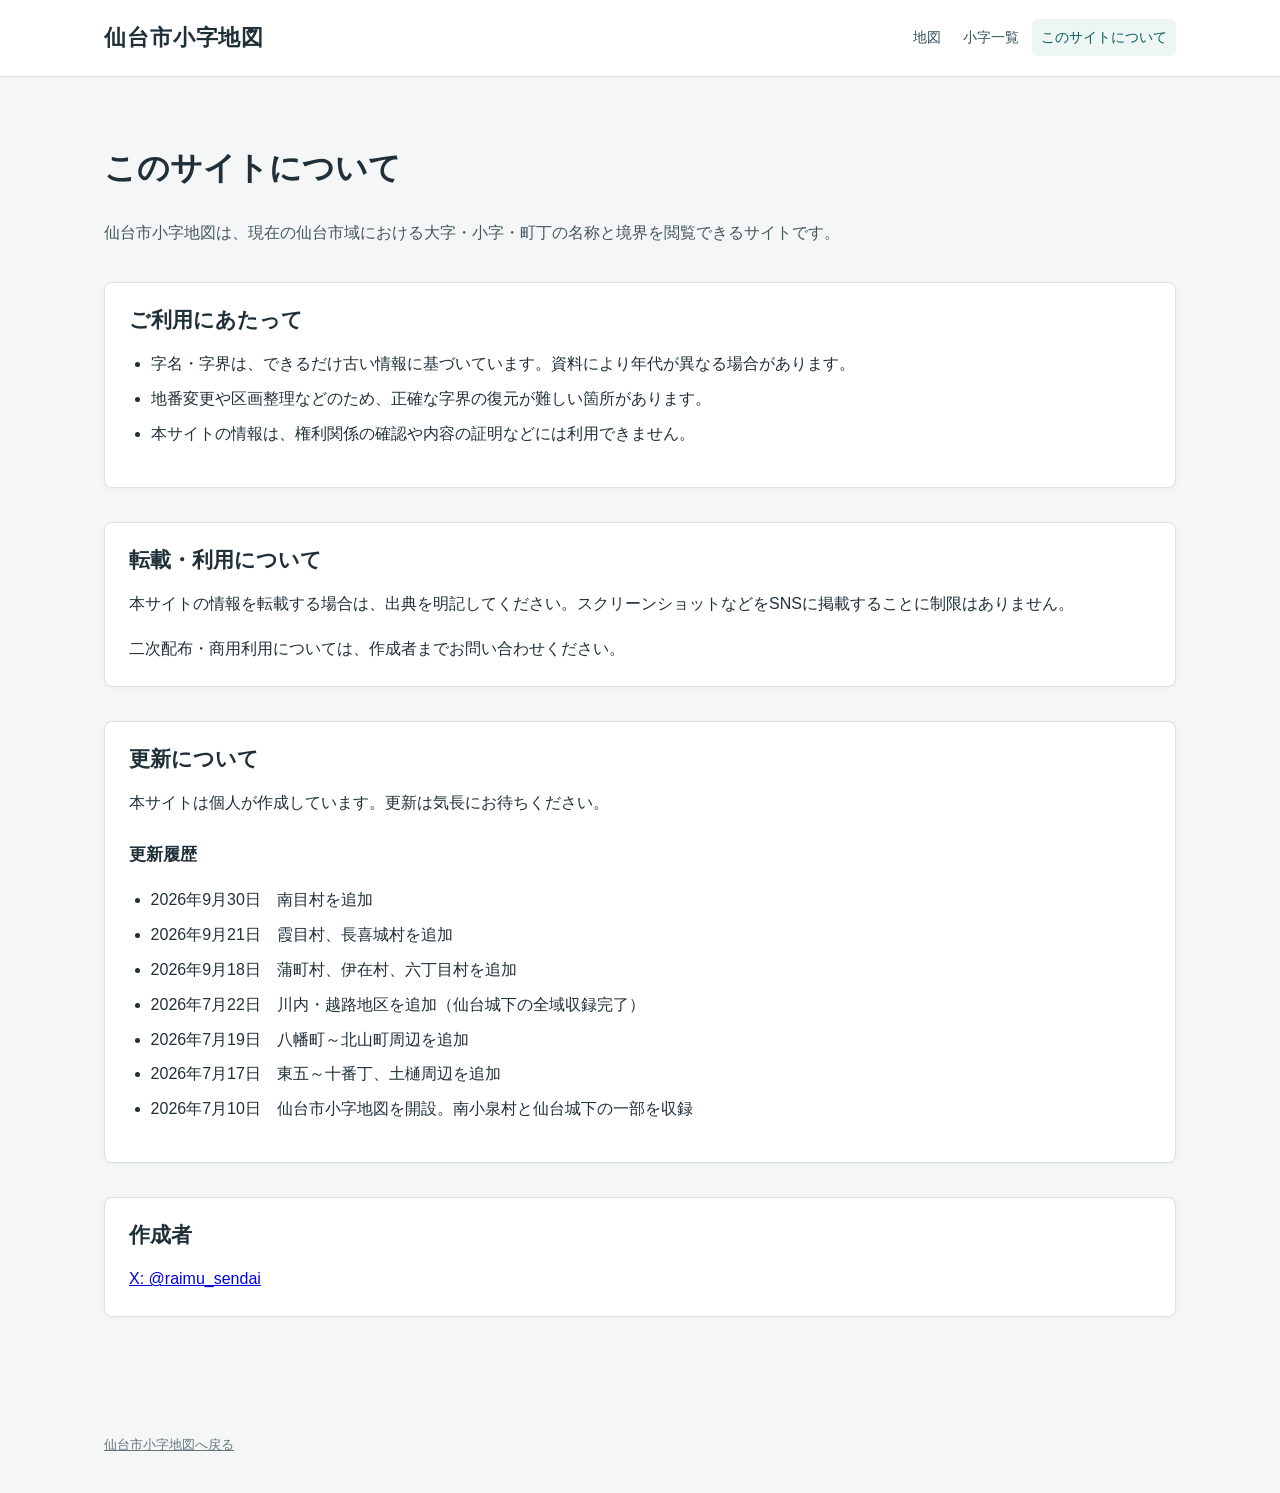
==== about/index.html @ 6dd3c3a7 "小字一覧更新" ====
<!doctype html>
<html lang="ja">
<head>
  <meta charset="utf-8">
  <meta name="viewport" content="width=device-width, initial-scale=1">
  <title>このサイトについて｜仙台市小字地図</title>
  <link rel="stylesheet" href="../resources/content-pages.css">
</head>
<body class="content-page">
  <header class="content-header">
    <div class="content-header__inner">
      <a class="content-brand" href="../">仙台市小字地図</a>
      <nav class="content-nav" aria-label="サイト内メニュー"><a href="../">地図</a><a href="../koaza-list/">小字一覧</a><a href="./" aria-current="page">このサイトについて</a></nav>
    </div>
  </header>
  <main class="content-main">
    <h1>このサイトについて</h1>
    <p class="content-lead">仙台市小字地図は、現在の仙台市域における大字・小字・町丁の名称と境界を閲覧できるサイトです。</p>
    <section class="content-section content-card">
      <h2>ご利用にあたって</h2>
      <ul>
        <li>字名・字界は、できるだけ古い情報に基づいています。資料により年代が異なる場合があります。</li>
        <li>地番変更や区画整理などのため、正確な字界の復元が難しい箇所があります。</li>
        <li>本サイトの情報は、権利関係の確認や内容の証明などには利用できません。</li>
      </ul>
    </section>
    <section class="content-section content-card">
      <h2>転載・利用について</h2>
      <p>本サイトの情報を転載する場合は、出典を明記してください。スクリーンショットなどをSNSに掲載することに制限はありません。</p>
      <p>二次配布・商用利用については、作成者までお問い合わせください。</p>
    </section>
    <section class="content-section content-card">
      <h2>更新について</h2>
      <p>本サイトは個人が作成しています。更新は気長にお待ちください。</p>
      <h3>更新履歴</h3>
      <ul>
        <li>2026年9月30日　南目村を追加</li>
        <li>2026年9月21日　霞目村、長喜城村を追加</li>
        <li>2026年9月18日　蒲町村、伊在村、六丁目村を追加</li>
        <li>2026年7月22日　川内・越路地区を追加（仙台城下の全域収録完了）</li>
        <li>2026年7月19日　八幡町～北山町周辺を追加</li>
        <li>2026年7月17日　東五～十番丁、土樋周辺を追加</li>
        <li>2026年7月10日　仙台市小字地図を開設。南小泉村と仙台城下の一部を収録</li>
      </ul>
    </section>
    <section class="content-section content-card">
      <h2>作成者</h2>
      <p><a href="https://x.com/raimu_sendai" target="_blank" rel="noopener">X: @raimu_sendai</a></p>
    </section>
  </main>
  <footer class="content-footer"><a href="../">仙台市小字地図へ戻る</a></footer>
</body>
</html>
---- resources/content-pages.css ----
:root { --content-ink:#203038; --content-accent:#146c6e; --content-paper:#ffffff; --content-muted:#65747a; --content-line:#d9e1e3; --content-pale:#eef6f4; }
* { box-sizing:border-box; }
body.content-page { margin:0; color:var(--content-ink); background:#f5f7f7; font:16px/1.8 -apple-system,BlinkMacSystemFont,"Segoe UI",sans-serif; }
.content-header { background:var(--content-paper); border-bottom:1px solid var(--content-line); }
.content-header__inner { max-width:1120px; margin:0 auto; padding:18px 24px; display:flex; align-items:center; justify-content:space-between; gap:20px; }
.content-brand { color:var(--content-ink); text-decoration:none; font-size:22px; font-weight:700; letter-spacing:.04em; }
.content-nav { display:flex; flex-wrap:wrap; gap:4px; }
.content-nav a { color:#34515a; text-decoration:none; padding:6px 9px; border-radius:5px; font-size:14px; }
.content-nav a:hover,.content-nav a[aria-current="page"] { color:#075b5d; background:var(--content-pale); }
.content-main { max-width:1120px; margin:0 auto; padding:42px 24px 64px; }
.content-lead { max-width:760px; color:#43565e; margin:0 0 34px; }
.content-section { margin:34px 0; }
.content-section h2 { margin:0 0 12px; font-size:21px; line-height:1.4; }
.content-section h3 { margin:22px 0 8px; font-size:17px; }
.content-card { padding:22px 24px; background:var(--content-paper); border:1px solid var(--content-line); border-radius:8px; box-shadow:0 1px 5px rgba(25,45,55,.05); }
.content-card p:first-child { margin-top:0; }.content-card p:last-child { margin-bottom:0; }
.content-card ul { padding-left:1.35em; }.content-card li { margin:6px 0; }
.content-footer { max-width:1120px; margin:0 auto; padding:18px 24px 36px; color:var(--content-muted); font-size:13px; }
.content-footer a { color:inherit; }
.list-navigation { display:grid; grid-template-columns:repeat(auto-fit,minmax(245px,1fr)); gap:10px; }
.area-group { padding:12px 14px; border:1px solid var(--content-line); border-radius:7px; background:#fbfcfc; }.area-group__name { display:block; margin-bottom:5px; font-weight:700; }.area-group__places { display:flex; flex-wrap:wrap; gap:4px 7px; }
.area-link,.area-pending { display:inline-block; font-size:14px; }.area-link { color:#075b5d; }.area-pending { color:#748187; cursor:default; }.area-pending::after { content:"準備中"; display:inline-block; margin-left:3px; color:#89969b; font-size:10px; }
.list-table-wrap { overflow-x:auto; border:1px solid var(--content-line); border-radius:8px; background:var(--content-paper); }
.list-table { width:100%; min-width:720px; border-collapse:collapse; font-size:14px; }.list-table th,.list-table td { padding:10px 12px; text-align:left; vertical-align:top; border-bottom:1px solid var(--content-line); }.list-table th { background:#edf5f4; font-weight:700; white-space:nowrap; }.list-table tbody tr:last-child td { border-bottom:0; }.list-table tbody tr:hover { background:#fafcfb; }
.list-notes { color:#52646b; font-size:14px; }.list-notes p { margin:5px 0; }
@media (max-width:620px) { .content-header__inner { padding:14px 14px; align-items:flex-start; flex-direction:column; gap:7px; }.content-brand { font-size:19px; }.content-main { padding:28px 14px 48px; }.content-card { padding:17px; }.content-section { margin:28px 0; }.content-footer { padding:14px 14px 26px; } }
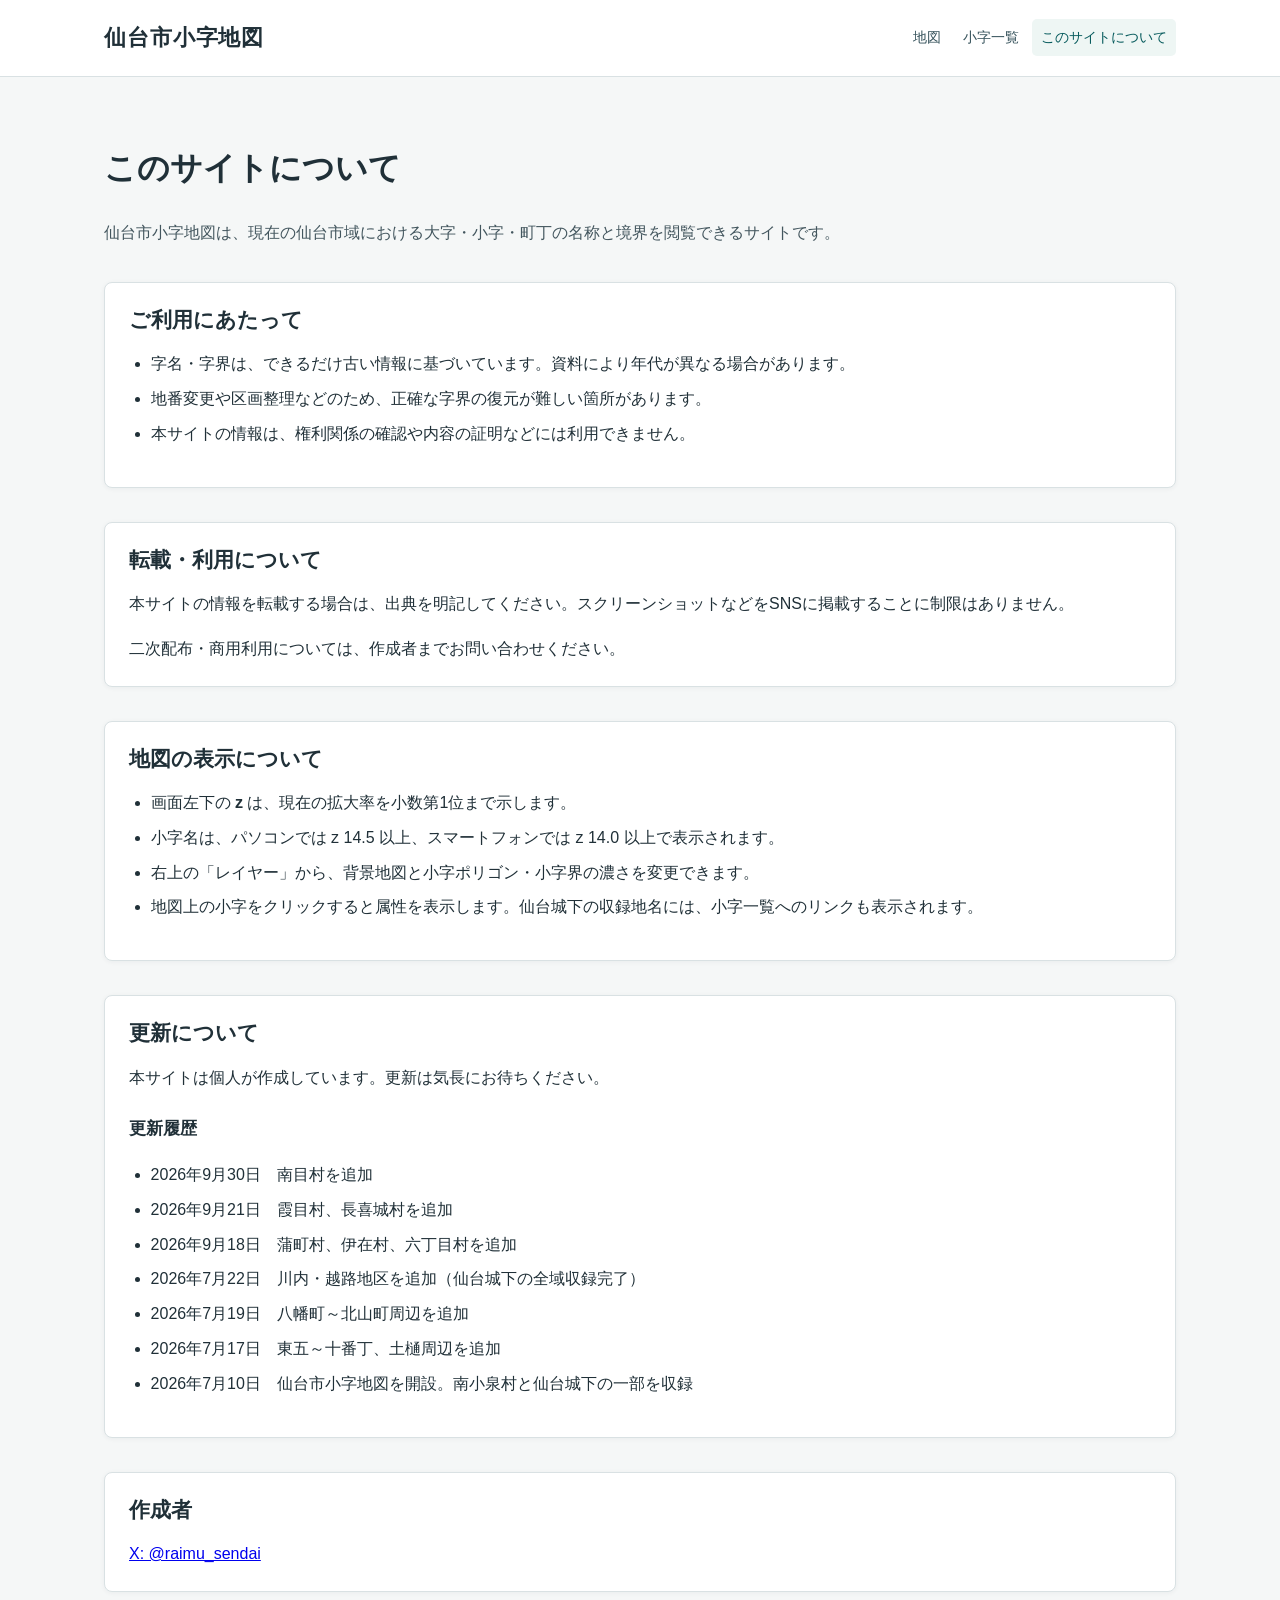
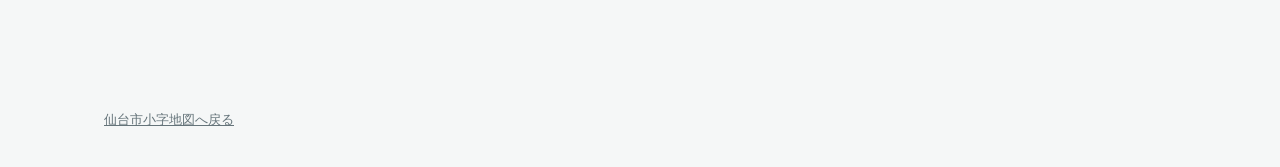
==== commit d0778fc6: "1" ====
--- a/about/index.html
+++ b/about/index.html
@@ -30,6 +30,15 @@
       <p>二次配布・商用利用については、作成者までお問い合わせください。</p>
     </section>
     <section class="content-section content-card">
+      <h2>地図の表示について</h2>
+      <ul>
+        <li>画面左下の <strong>z</strong> は、現在の拡大率を小数第1位まで示します。</li>
+        <li>小字名は、パソコンでは z 14.5 以上、スマートフォンでは z 14.0 以上で表示されます。</li>
+        <li>右上の「レイヤー」から、背景地図と小字ポリゴン・小字界の濃さを変更できます。</li>
+        <li>地図上の小字をクリックすると属性を表示します。仙台城下の収録地名には、小字一覧へのリンクも表示されます。</li>
+      </ul>
+    </section>
+    <section class="content-section content-card">
       <h2>更新について</h2>
       <p>本サイトは個人が作成しています。更新は気長にお待ちください。</p>
       <h3>更新履歴</h3>
--- a/resources/content-pages.css
+++ b/resources/content-pages.css
@@ -19,8 +19,8 @@
 .content-footer a { color:inherit; }
 .list-navigation { display:grid; grid-template-columns:repeat(auto-fit,minmax(245px,1fr)); gap:10px; }
 .area-group { padding:12px 14px; border:1px solid var(--content-line); border-radius:7px; background:#fbfcfc; }.area-group__name { display:block; margin-bottom:5px; font-weight:700; }.area-group__places { display:flex; flex-wrap:wrap; gap:4px 7px; }
-.area-link,.area-pending { display:inline-block; font-size:14px; }.area-link { color:#075b5d; }.area-pending { color:#748187; cursor:default; }.area-pending::after { content:"準備中"; display:inline-block; margin-left:3px; color:#89969b; font-size:10px; }
+.area-link,.area-pending { display:inline-block; font-size:14px; }.area-link { color:#075b5d; }.area-pending { color:#748187; }
 .list-table-wrap { overflow-x:auto; border:1px solid var(--content-line); border-radius:8px; background:var(--content-paper); }
-.list-table { width:100%; min-width:720px; border-collapse:collapse; font-size:14px; }.list-table th,.list-table td { padding:10px 12px; text-align:left; vertical-align:top; border-bottom:1px solid var(--content-line); }.list-table th { background:#edf5f4; font-weight:700; white-space:nowrap; }.list-table tbody tr:last-child td { border-bottom:0; }.list-table tbody tr:hover { background:#fafcfb; }
+.list-table { width:100%; min-width:720px; border-collapse:collapse; font-size:14px; }.list-table th,.list-table td { padding:10px 12px; text-align:left; vertical-align:top; white-space:nowrap; border-right:1px solid var(--content-line); border-bottom:1px solid var(--content-line); }.list-table th:last-child,.list-table td:last-child { border-right:0; }.list-table th { background:#edf5f4; font-weight:700; }.list-table tbody tr:last-child td { border-bottom:0; }.list-table tbody tr:hover { background:#fafcfb; }.place-number { display:inline-block; min-width:52px; margin-right:8px; color:#65747a; font-variant-numeric:tabular-nums; }.place-link { color:#075b5d; font-weight:700; text-decoration:none; }.place-link:hover { text-decoration:underline; }.references-table { min-width:540px; }
 .list-notes { color:#52646b; font-size:14px; }.list-notes p { margin:5px 0; }
 @media (max-width:620px) { .content-header__inner { padding:14px 14px; align-items:flex-start; flex-direction:column; gap:7px; }.content-brand { font-size:19px; }.content-main { padding:28px 14px 48px; }.content-card { padding:17px; }.content-section { margin:28px 0; }.content-footer { padding:14px 14px 26px; } }
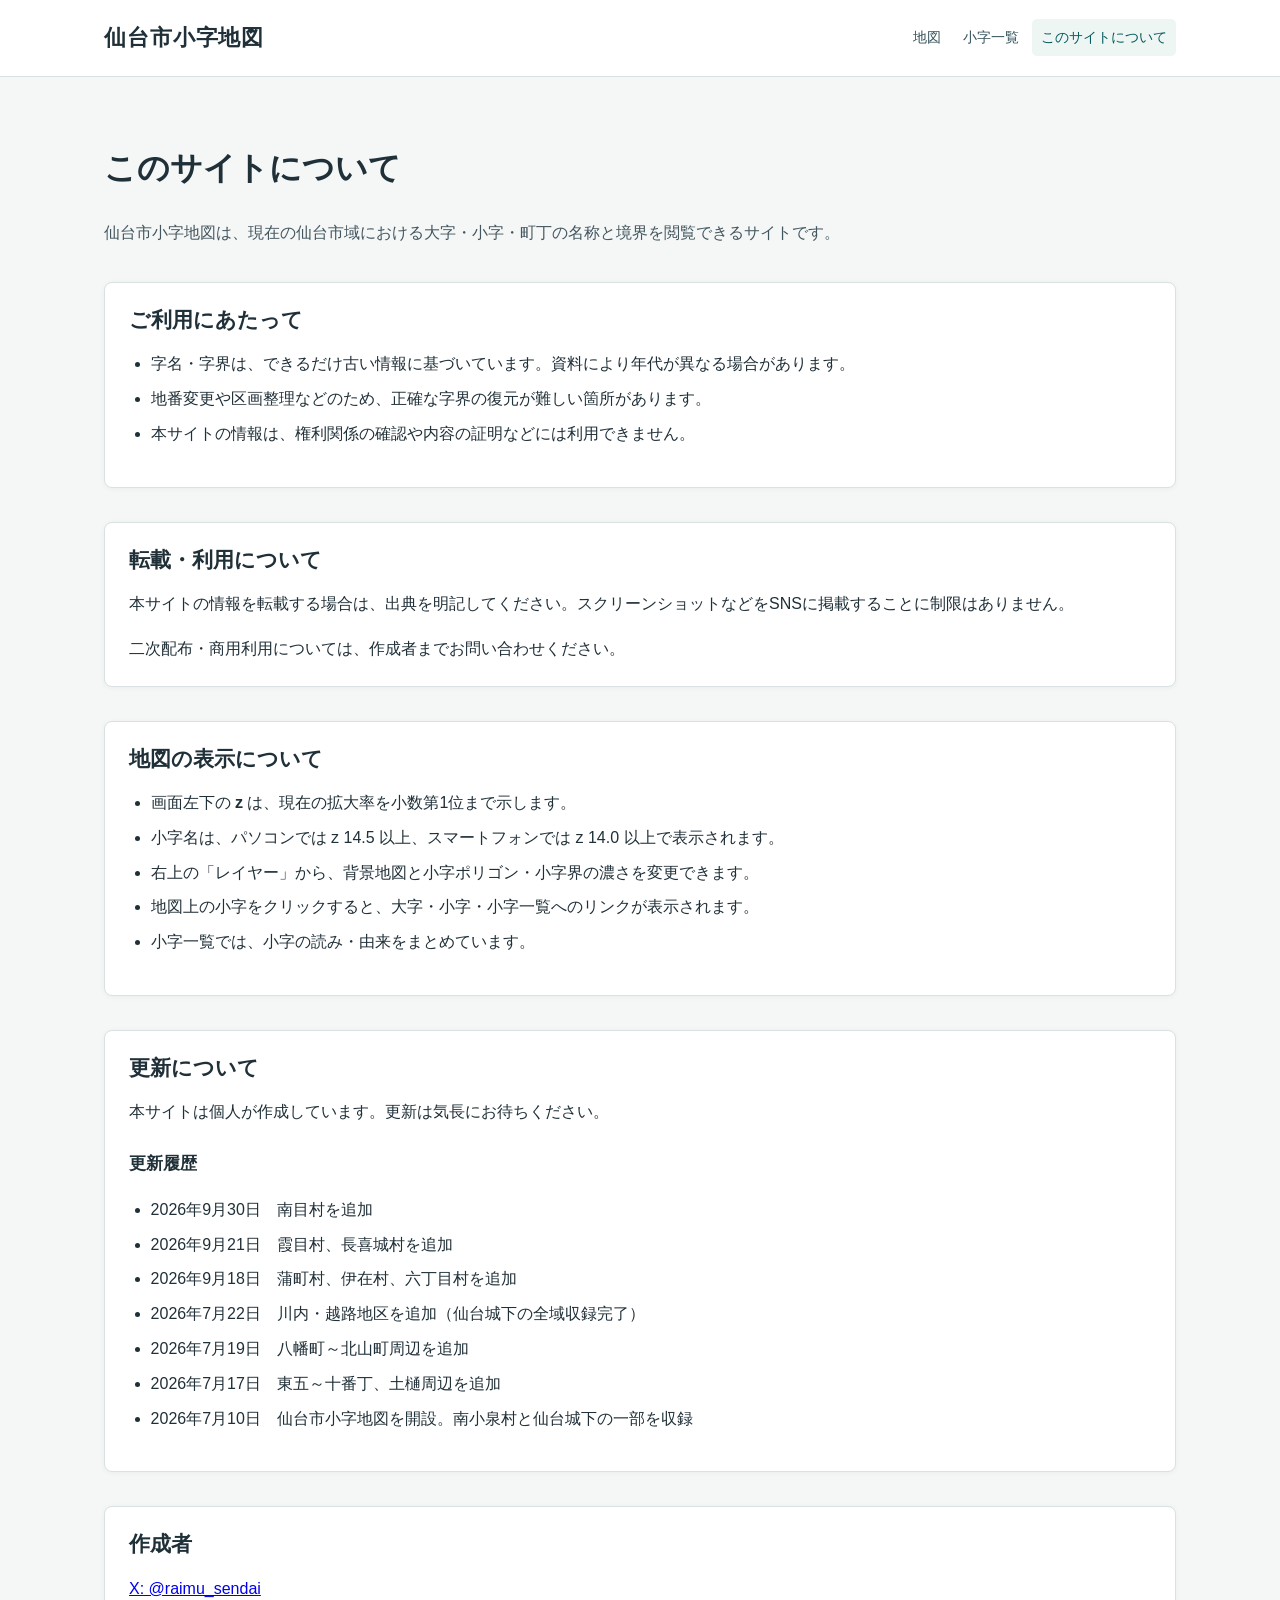
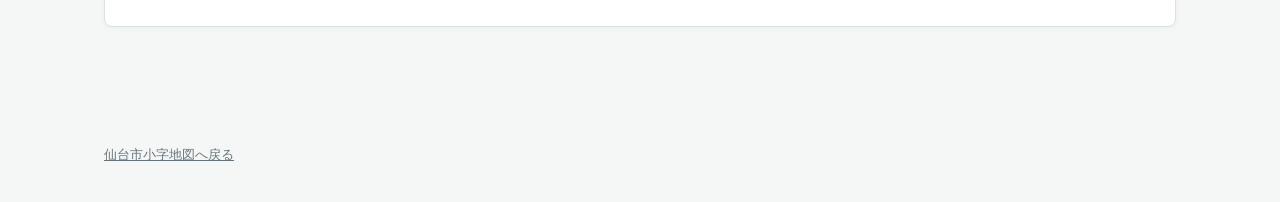
==== commit 89b8a62c: "2" ====
--- a/about/index.html
+++ b/about/index.html
@@ -35,7 +35,8 @@
         <li>画面左下の <strong>z</strong> は、現在の拡大率を小数第1位まで示します。</li>
         <li>小字名は、パソコンでは z 14.5 以上、スマートフォンでは z 14.0 以上で表示されます。</li>
         <li>右上の「レイヤー」から、背景地図と小字ポリゴン・小字界の濃さを変更できます。</li>
-        <li>地図上の小字をクリックすると属性を表示します。仙台城下の収録地名には、小字一覧へのリンクも表示されます。</li>
+        <li>地図上の小字をクリックすると、大字・小字・小字一覧へのリンクが表示されます。</li>
+        <li>小字一覧では、小字の読み・由来をまとめています。</li>
       </ul>
     </section>
     <section class="content-section content-card">
--- a/resources/content-pages.css
+++ b/resources/content-pages.css
@@ -23,4 +23,5 @@
 .list-table-wrap { overflow-x:auto; border:1px solid var(--content-line); border-radius:8px; background:var(--content-paper); }
 .list-table { width:100%; min-width:720px; border-collapse:collapse; font-size:14px; }.list-table th,.list-table td { padding:10px 12px; text-align:left; vertical-align:top; white-space:nowrap; border-right:1px solid var(--content-line); border-bottom:1px solid var(--content-line); }.list-table th:last-child,.list-table td:last-child { border-right:0; }.list-table th { background:#edf5f4; font-weight:700; }.list-table tbody tr:last-child td { border-bottom:0; }.list-table tbody tr:hover { background:#fafcfb; }.place-number { display:inline-block; min-width:52px; margin-right:8px; color:#65747a; font-variant-numeric:tabular-nums; }.place-link { color:#075b5d; font-weight:700; text-decoration:none; }.place-link:hover { text-decoration:underline; }.references-table { min-width:540px; }
 .list-notes { color:#52646b; font-size:14px; }.list-notes p { margin:5px 0; }
+@media (min-width:621px) { .koaza-list-page .content-main { max-width:none; padding-left:20px; padding-right:20px; }.koaza-list-page .list-table-wrap { overflow-x:hidden; }.koaza-list-page .list-table { min-width:0; width:100%; font-size:12px; }.koaza-list-page .list-table th,.koaza-list-page .list-table td { padding:6px 7px; } }
 @media (max-width:620px) { .content-header__inner { padding:14px 14px; align-items:flex-start; flex-direction:column; gap:7px; }.content-brand { font-size:19px; }.content-main { padding:28px 14px 48px; }.content-card { padding:17px; }.content-section { margin:28px 0; }.content-footer { padding:14px 14px 26px; } }
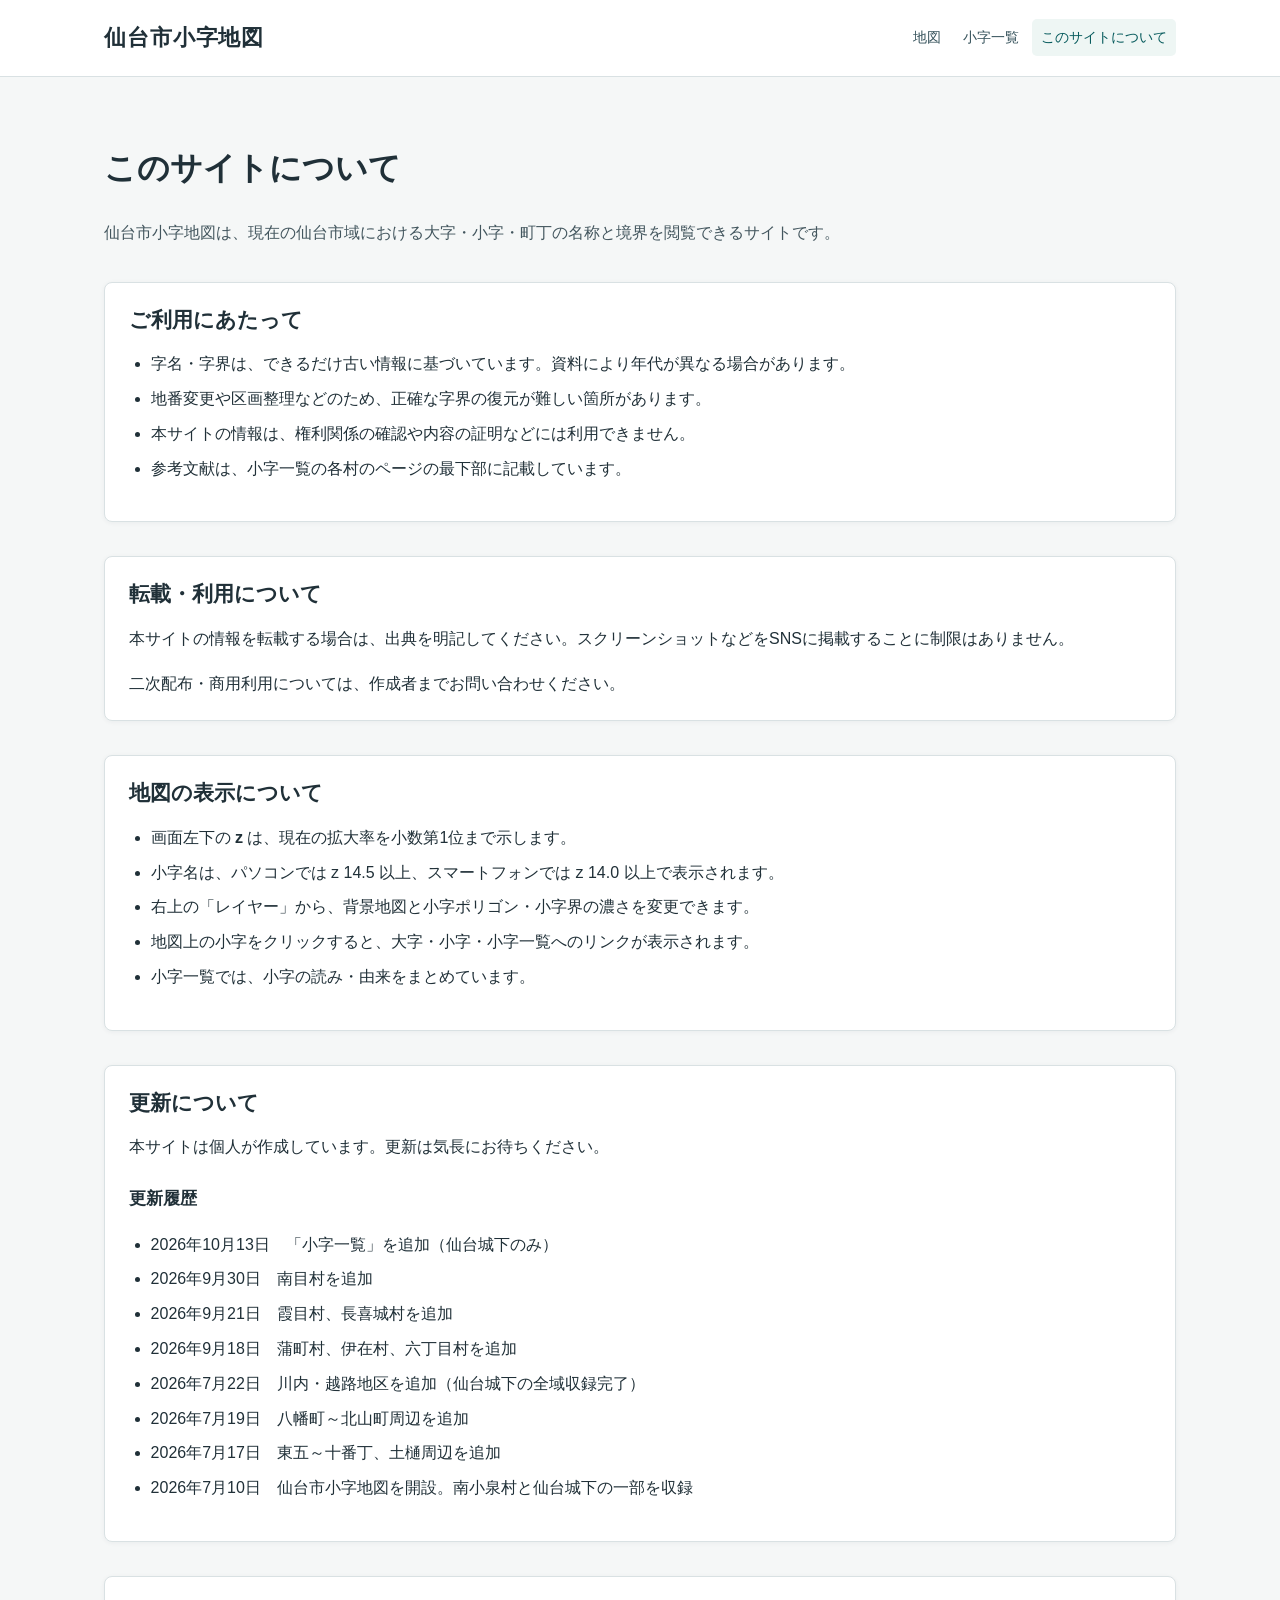
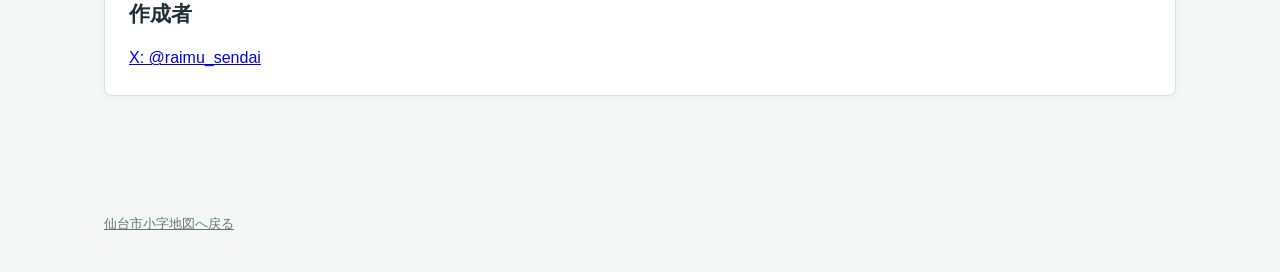
==== commit 1cd819d7: "6" ====
--- a/about/index.html
+++ b/about/index.html
@@ -4,6 +4,8 @@
   <meta charset="utf-8">
   <meta name="viewport" content="width=device-width, initial-scale=1">
   <title>このサイトについて｜仙台市小字地図</title>
+  <link rel="icon" type="image/png" sizes="512x512" href="../resources/favicon.png">
+  <link rel="apple-touch-icon" href="../resources/favicon.png">
   <link rel="stylesheet" href="../resources/content-pages.css">
 </head>
 <body class="content-page">
@@ -22,6 +24,7 @@
         <li>字名・字界は、できるだけ古い情報に基づいています。資料により年代が異なる場合があります。</li>
         <li>地番変更や区画整理などのため、正確な字界の復元が難しい箇所があります。</li>
         <li>本サイトの情報は、権利関係の確認や内容の証明などには利用できません。</li>
+        <li>参考文献は、小字一覧の各村のページの最下部に記載しています。</li>
       </ul>
     </section>
     <section class="content-section content-card">
@@ -44,6 +47,7 @@
       <p>本サイトは個人が作成しています。更新は気長にお待ちください。</p>
       <h3>更新履歴</h3>
       <ul>
+        <li>2026年10月13日　「小字一覧」を追加（仙台城下のみ）</li>
         <li>2026年9月30日　南目村を追加</li>
         <li>2026年9月21日　霞目村、長喜城村を追加</li>
         <li>2026年9月18日　蒲町村、伊在村、六丁目村を追加</li>
--- a/resources/content-pages.css
+++ b/resources/content-pages.css
@@ -22,6 +22,7 @@
 .area-link,.area-pending { display:inline-block; font-size:14px; }.area-link { color:#075b5d; }.area-pending { color:#748187; }
 .list-table-wrap { overflow-x:auto; border:1px solid var(--content-line); border-radius:8px; background:var(--content-paper); }
 .list-table { width:100%; min-width:720px; border-collapse:collapse; font-size:14px; }.list-table th,.list-table td { padding:10px 12px; text-align:left; vertical-align:top; white-space:nowrap; border-right:1px solid var(--content-line); border-bottom:1px solid var(--content-line); }.list-table th:last-child,.list-table td:last-child { border-right:0; }.list-table th { background:#edf5f4; font-weight:700; }.list-table tbody tr:last-child td { border-bottom:0; }.list-table tbody tr:hover { background:#fafcfb; }.place-number { display:inline-block; min-width:52px; margin-right:8px; color:#65747a; font-variant-numeric:tabular-nums; }.place-link { color:#075b5d; font-weight:700; text-decoration:none; }.place-link:hover { text-decoration:underline; }.references-table { min-width:540px; }
+.oaza-row td { height:68px; padding-top:15px; padding-bottom:15px; background:#f1faf7; font-size:15px; vertical-align:middle; }.oaza-row .place-link { font-size:20px; }
 .list-notes { color:#52646b; font-size:14px; }.list-notes p { margin:5px 0; }
 @media (min-width:621px) { .koaza-list-page .content-main { max-width:none; padding-left:20px; padding-right:20px; }.koaza-list-page .list-table-wrap { overflow-x:hidden; }.koaza-list-page .list-table { min-width:0; width:100%; font-size:12px; }.koaza-list-page .list-table th,.koaza-list-page .list-table td { padding:6px 7px; } }
 @media (max-width:620px) { .content-header__inner { padding:14px 14px; align-items:flex-start; flex-direction:column; gap:7px; }.content-brand { font-size:19px; }.content-main { padding:28px 14px 48px; }.content-card { padding:17px; }.content-section { margin:28px 0; }.content-footer { padding:14px 14px 26px; } }
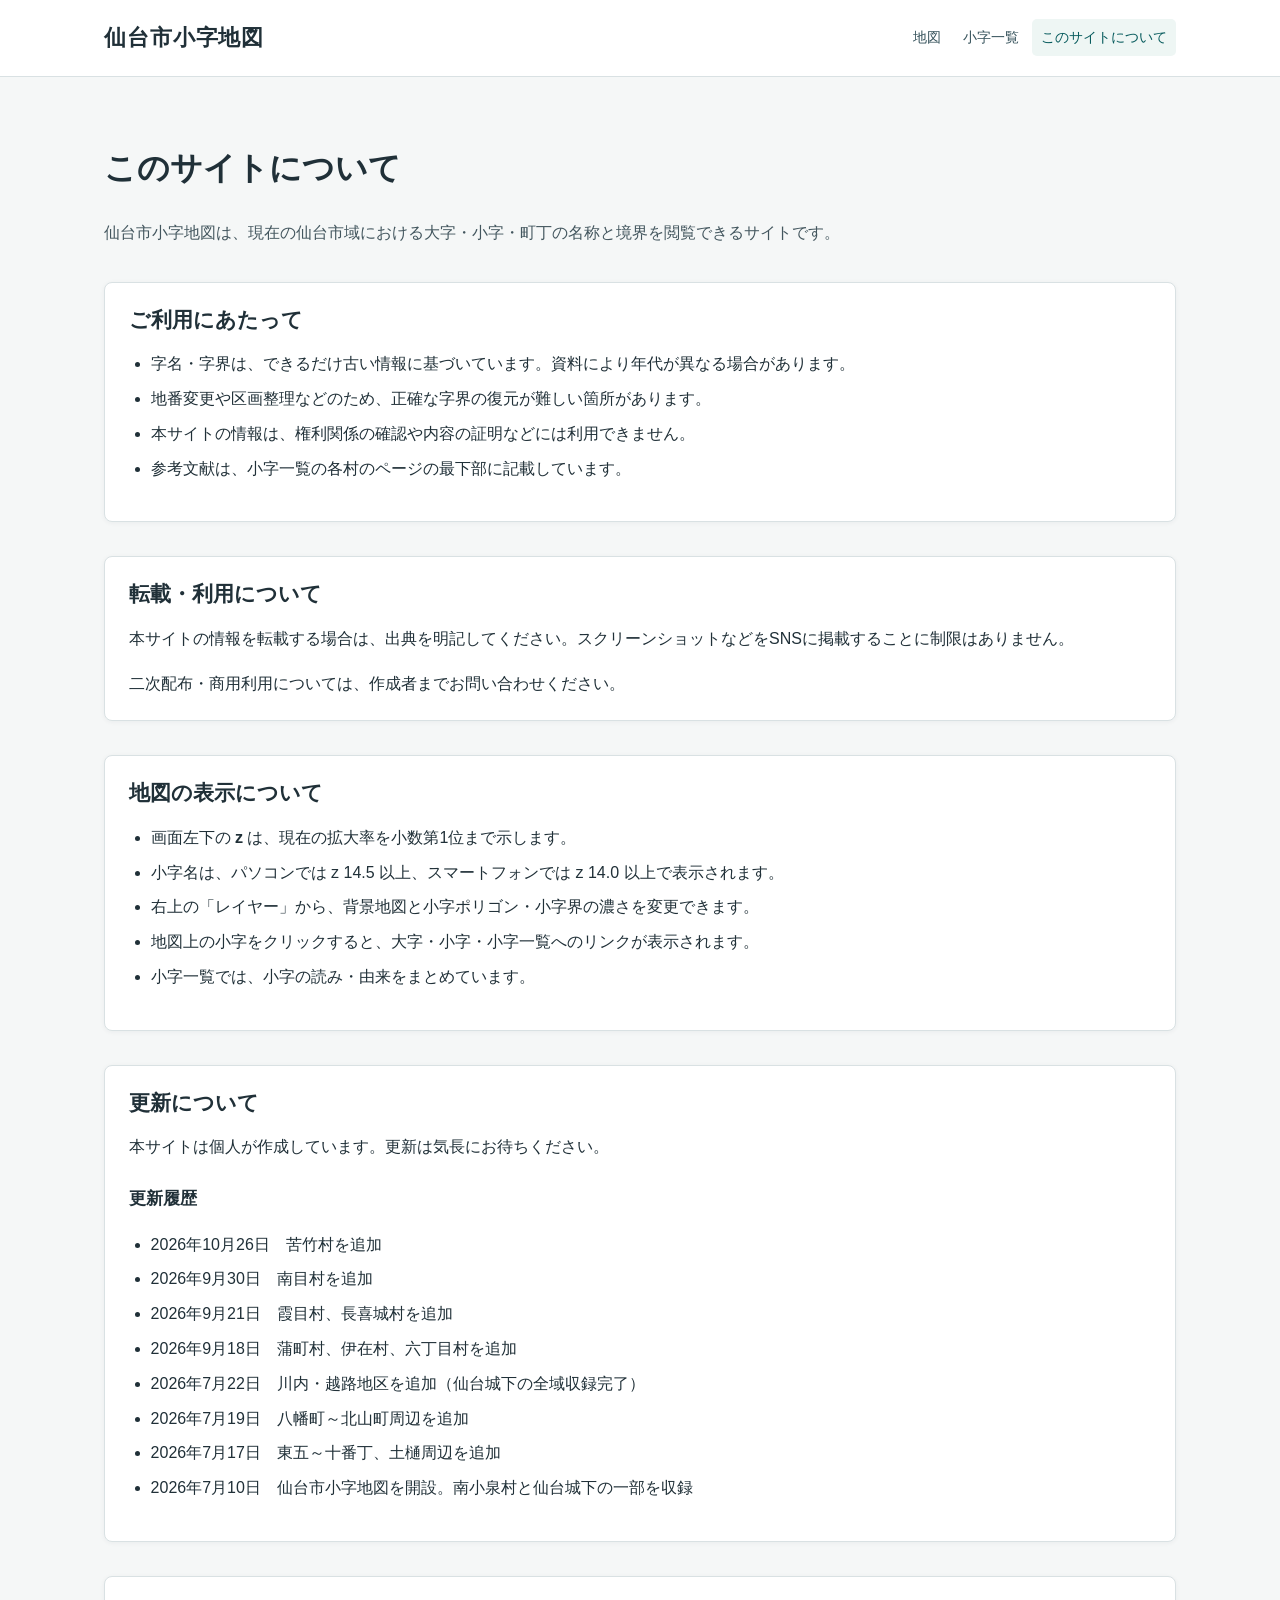
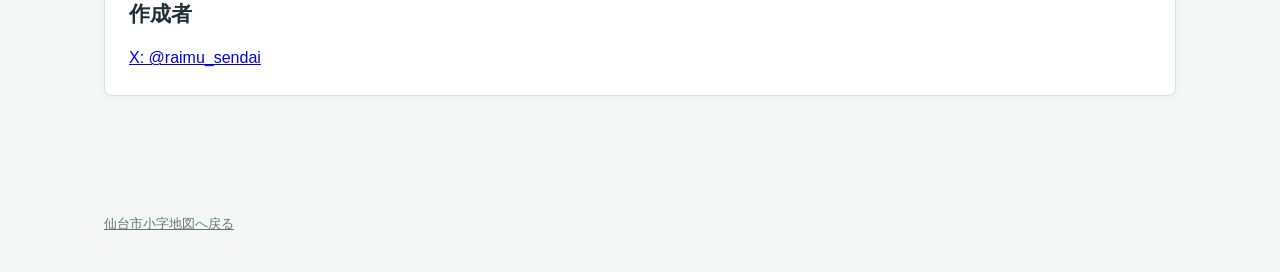
==== commit c672b3a1: "2" ====
--- a/about/index.html
+++ b/about/index.html
@@ -47,7 +47,7 @@
       <p>本サイトは個人が作成しています。更新は気長にお待ちください。</p>
       <h3>更新履歴</h3>
       <ul>
-        <li>2026年10月13日　「小字一覧」を追加（仙台城下のみ）</li>
+        <li>2026年10月26日　苦竹村を追加</li>
         <li>2026年9月30日　南目村を追加</li>
         <li>2026年9月21日　霞目村、長喜城村を追加</li>
         <li>2026年9月18日　蒲町村、伊在村、六丁目村を追加</li>
